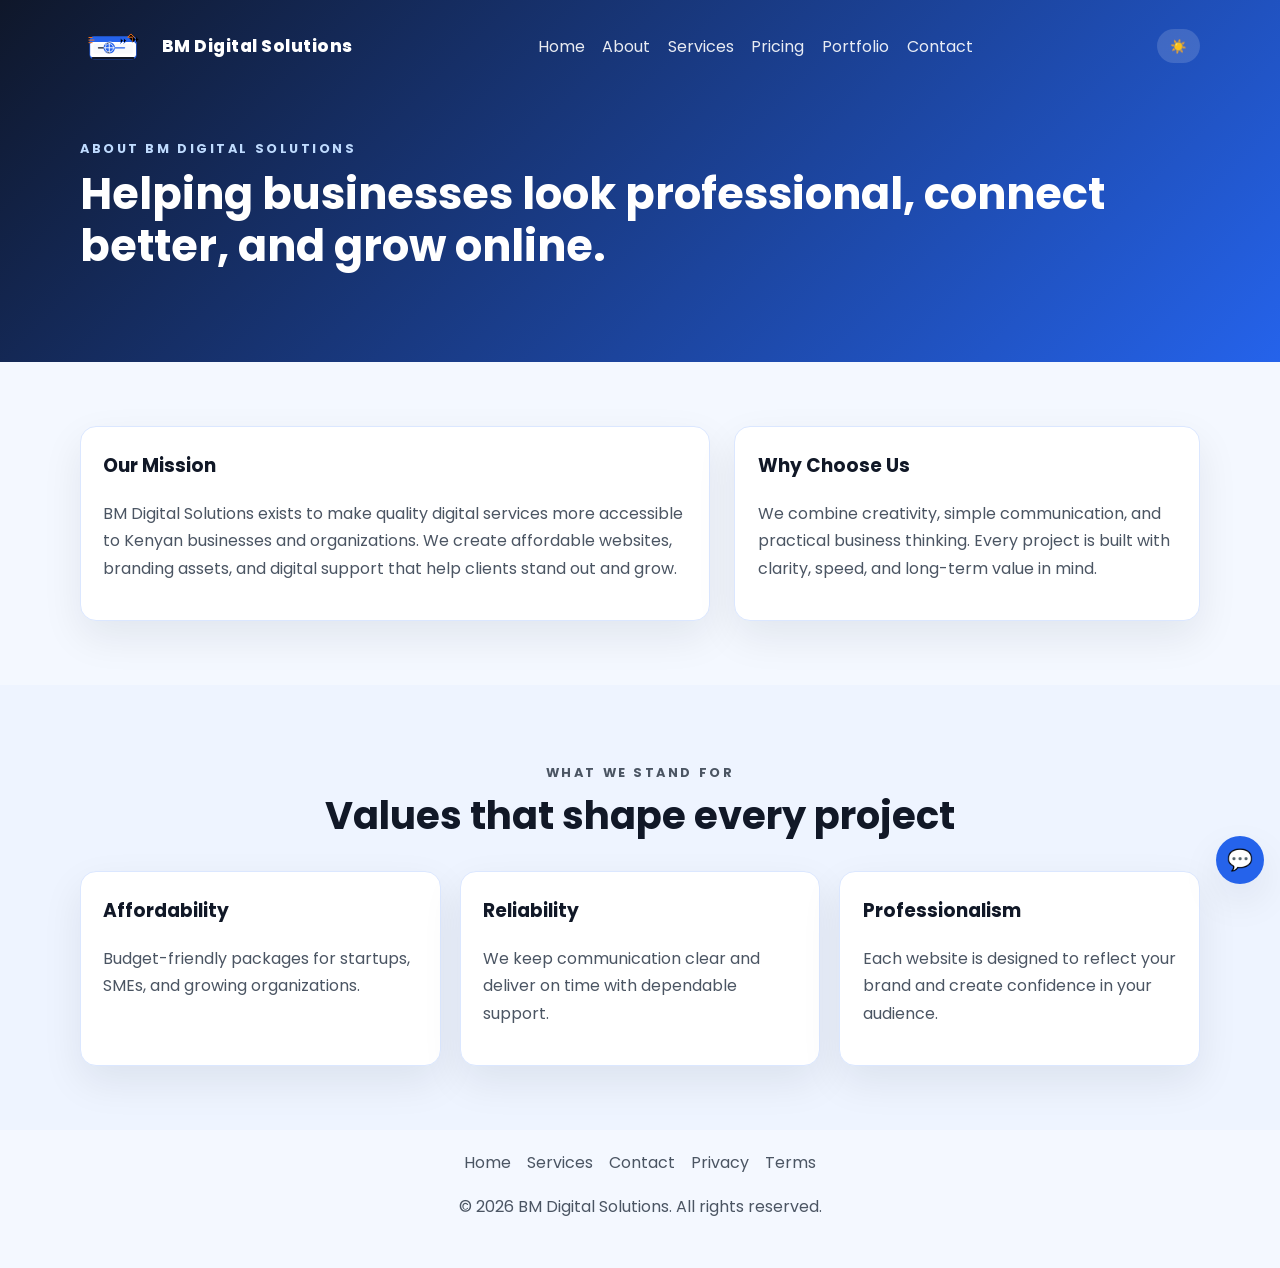
==== about.html @ 6c967251 "Add BM Digital Solutions website" ====
<!DOCTYPE html>
<html lang="en">
  <head>
    <meta charset="UTF-8" />
    <meta name="viewport" content="width=device-width, initial-scale=1.0" />
    <meta name="description" content="Learn about BM Digital Solutions and the values behind our affordable website and digital support services." />
    <title>About Us | BM Digital Solutions</title>
    <link rel="preconnect" href="https://fonts.googleapis.com" />
    <link rel="preconnect" href="https://fonts.gstatic.com" crossorigin />
    <link href="https://fonts.googleapis.com/css2?family=Poppins:wght@400;500;600;700;800&display=swap" rel="stylesheet" />
    <link rel="stylesheet" href="styles.css" />
    <link rel="icon" href="images/favicon.svg" type="image/svg+xml" />
  </head>
  <body>
    <div class="loading-screen" aria-hidden="true">
      <div class="spinner"></div>
    </div>

    <header class="site-header">
      <div class="container nav-bar">
        <a class="brand" href="index.html" aria-label="BM Digital Solutions home">
          <img class="brand-logo" src="images/logo.svg" alt="BM Digital Solutions laptop logo" />
          <span class="brand-text">BM Digital Solutions</span>
        </a>
        <nav class="nav-links" aria-label="Primary navigation">
          <a href="index.html">Home</a>
          <a href="about.html">About</a>
          <a href="services.html">Services</a>
          <a href="pricing.html">Pricing</a>
          <a href="portfolio.html">Portfolio</a>
          <a href="contact.html">Contact</a>
        </nav>
        <button class="theme-toggle" type="button" aria-label="Toggle dark mode">☀️</button>
      </div>

      <div class="container page-hero">
        <p class="eyebrow">About BM Digital Solutions</p>
        <h1>Helping businesses look professional, connect better, and grow online.</h1>
      </div>
    </header>

    <main>
      <section class="section">
        <div class="container split-section">
          <div class="content-card">
            <h3>Our Mission</h3>
            <p>BM Digital Solutions exists to make quality digital services more accessible to Kenyan businesses and organizations. We create affordable websites, branding assets, and digital support that help clients stand out and grow.</p>
          </div>
          <div class="content-card">
            <h3>Why Choose Us</h3>
            <p>We combine creativity, simple communication, and practical business thinking. Every project is built with clarity, speed, and long-term value in mind.</p>
          </div>
        </div>
      </section>

      <section class="section section-alt">
        <div class="container">
          <div class="section-heading">
            <p class="eyebrow">What we stand for</p>
            <h2>Values that shape every project</h2>
          </div>
          <div class="service-grid">
            <article class="info-card">
              <h3>Affordability</h3>
              <p>Budget-friendly packages for startups, SMEs, and growing organizations.</p>
            </article>
            <article class="info-card">
              <h3>Reliability</h3>
              <p>We keep communication clear and deliver on time with dependable support.</p>
            </article>
            <article class="info-card">
              <h3>Professionalism</h3>
              <p>Each website is designed to reflect your brand and create confidence in your audience.</p>
            </article>
          </div>
        </div>
      </section>
    </main>

    <footer class="site-footer">
      <div class="container footer-wrap">
        <div class="footer-links">
          <a href="index.html">Home</a>
          <a href="services.html">Services</a>
          <a href="contact.html">Contact</a>
          <a href="privacy.html">Privacy</a>
          <a href="terms.html">Terms</a>
        </div>
        <p>© <span id="year"></span> BM Digital Solutions. All rights reserved.</p>
      </div>
    </footer>

    <a class="back-to-top" href="#top" aria-label="Back to top">↑</a>
    <a class="whatsapp-float" href="https://wa.me/254711608106" target="_blank" rel="noreferrer" aria-label="Chat on WhatsApp">💬</a>

    <script src="script.js"></script>
  </body>
</html>
---- styles.css ----
:root {
  --bg: #f4f8ff;
  --text: #111827;
  --muted: #4b5563;
  --surface: #ffffff;
  --surface-alt: #eef4ff;
  --primary: #2563eb;
  --primary-dark: #1d4ed8;
  --accent: #f97316;
  --border: #dbe7ff;
  --shadow: 0 16px 40px rgba(17, 24, 39, 0.08);
}

body.dark {
  --bg: #07111f;
  --text: #f8fafc;
  --muted: #cbd5e1;
  --surface: #0f172a;
  --surface-alt: #111c31;
  --primary: #60a5fa;
  --primary-dark: #bfdbfe;
  --border: #233249;
  --shadow: 0 18px 40px rgba(2, 6, 23, 0.35);
}

* {
  box-sizing: border-box;
}

html {
  scroll-behavior: smooth;
}

body {
  margin: 0;
  font-family: "Poppins", sans-serif;
  background: var(--bg);
  color: var(--text);
  line-height: 1.7;
  transition: background 0.3s ease, color 0.3s ease;
}

a {
  color: inherit;
  text-decoration: none;
}

img {
  max-width: 100%;
  display: block;
}

.container {
  width: min(1120px, calc(100% - 2rem));
  margin: 0 auto;
}

.site-header {
  background: linear-gradient(135deg, #0f172a 0%, #2563eb 100%);
  color: white;
  padding: 1rem 0 4rem;
  position: relative;
}

.site-header.sticky {
  padding-top: 0.7rem;
}

.nav-bar {
  display: flex;
  justify-content: space-between;
  align-items: center;
  padding: 0.5rem 0 1.5rem;
  gap: 1rem;
}

.site-header.sticky .nav-bar {
  padding-bottom: 0.9rem;
}

.brand {
  display: inline-flex;
  align-items: center;
  gap: 0.7rem;
  font-weight: 800;
  font-size: 1.05rem;
  letter-spacing: 0.03em;
}

.brand-logo {
  width: 4.4rem;
  height: auto;
  display: block;
}

.nav-links {
  display: flex;
  gap: 1.1rem;
  flex-wrap: wrap;
}

.nav-links a {
  color: rgba(255, 255, 255, 0.9);
  transition: color 0.2s ease;
}

.nav-links a:hover {
  color: white;
}

.theme-toggle {
  border: none;
  background: rgba(255, 255, 255, 0.15);
  color: white;
  padding: 0.6rem 0.8rem;
  border-radius: 999px;
  cursor: pointer;
}

.hero {
  display: grid;
  gap: 2rem;
  grid-template-columns: 1.3fr 0.9fr;
  align-items: center;
  padding-top: 1rem;
}

.eyebrow {
  text-transform: uppercase;
  letter-spacing: 0.2em;
  font-size: 0.8rem;
  font-weight: 700;
  color: #bfdbfe;
  margin-bottom: 0.6rem;
}

.hero h1,
.page-hero h1,
.section-heading h2,
.split-section h2,
.contact-wrap h2 {
  margin: 0 0 0.6rem;
  line-height: 1.2;
}

.hero h1 {
  font-size: clamp(2.2rem, 4vw, 3.4rem);
}

.hero-text {
  color: rgba(255, 255, 255, 0.9);
  max-width: 650px;
}

.hero-actions {
  display: flex;
  flex-wrap: wrap;
  gap: 0.9rem;
  margin: 1.2rem 0;
}

.btn {
  display: inline-block;
  padding: 0.9rem 1.2rem;
  border-radius: 999px;
  font-weight: 700;
  transition: transform 0.2s ease, box-shadow 0.2s ease;
}

.btn:hover {
  transform: translateY(-2px);
}

.btn-primary {
  background: var(--accent);
  color: white;
  box-shadow: 0 10px 25px rgba(249, 115, 22, 0.22);
}

.btn-secondary {
  background: rgba(255, 255, 255, 0.12);
  color: white;
  border: 1px solid rgba(255, 255, 255, 0.25);
}

.hero-list {
  list-style: none;
  padding: 0;
  margin: 1rem 0 0;
  display: grid;
  gap: 0.45rem;
  color: rgba(255, 255, 255, 0.94);
}

.hero-card {
  background: rgba(255, 255, 255, 0.15);
  border: 1px solid rgba(255, 255, 255, 0.2);
  backdrop-filter: blur(8px);
  border-radius: 1.25rem;
  padding: 1.4rem;
  box-shadow: var(--shadow);
}

.hero-card h2 {
  margin-top: 0;
  font-size: 1.35rem;
}

.stat-grid {
  display: grid;
  gap: 1rem;
}

.stat-grid div {
  background: rgba(255, 255, 255, 0.08);
  border-radius: 0.9rem;
  padding: 0.9rem;
}

.stat-grid strong {
  display: block;
  font-size: 1.2rem;
}

.page-hero {
  padding: 2rem 0 1rem;
}

.page-hero h1 {
  font-size: clamp(2rem, 3.5vw, 2.7rem);
}

.section {
  padding: 4rem 0;
}

.section-alt {
  background: var(--surface-alt);
}

.section-heading {
  text-align: center;
  margin-bottom: 2rem;
}

.section-heading h2,
.split-section h2,
.contact-wrap h2 {
  font-size: clamp(1.7rem, 3vw, 2.4rem);
}

.section-heading p,
.split-section p,
.contact-wrap p,
.info-card p,
.testimonial-card p,
.pricing-card ul,
.content-card p,
.policy-card p,
.policy-card li {
  color: var(--muted);
}

.card-grid,
.testimonial-grid,
.pricing-grid,
.service-grid {
  display: grid;
  gap: 1.2rem;
  grid-template-columns: repeat(auto-fit, minmax(240px, 1fr));
}

.info-card,
.testimonial-card,
.contact-form,
.pricing-card,
.content-card,
.policy-card,
.contact-card {
  background: var(--surface);
  border: 1px solid var(--border);
  border-radius: 1rem;
  padding: 1.4rem;
  box-shadow: var(--shadow);
}

.info-card h3,
.testimonial-card strong,
.pricing-card h3,
.content-card h3 {
  margin-top: 0;
}

.pricing-card {
  display: flex;
  flex-direction: column;
  gap: 0.8rem;
}

.pricing-card.featured {
  border: 1px solid var(--primary);
  box-shadow: 0 18px 45px rgba(37, 99, 235, 0.15);
}

.price {
  font-size: 1.8rem;
  font-weight: 800;
  color: var(--primary-dark);
  margin: 0;
}

.pricing-card ul,
.policy-card ul {
  padding-left: 1rem;
  margin: 0 0 0.25rem;
}

.pricing-card li + li,
.policy-card li + li {
  margin-top: 0.35rem;
}

.split-section {
  display: grid;
  gap: 1.5rem;
  grid-template-columns: 1.15fr 0.85fr;
  align-items: center;
}

.check-list {
  display: grid;
  gap: 0.8rem;
  font-weight: 600;
}

.contact-wrap {
  display: grid;
  gap: 1.5rem;
  grid-template-columns: 1fr 1fr;
  align-items: start;
}

.contact-form {
  display: grid;
  gap: 0.85rem;
}

.contact-detail-box {
  padding: 0.95rem 1rem;
  border-radius: 0.9rem;
  background: var(--surface-alt);
  border: 1px solid var(--border);
}

.contact-detail-box p {
  margin: 0.2rem 0;
}

.contact-map {
  margin-top: 1rem;
  border-radius: 1rem;
  overflow: hidden;
  border: 1px solid var(--border);
}

.contact-map iframe {
  width: 100%;
  min-height: 240px;
  border: 0;
}

label {
  display: grid;
  gap: 0.35rem;
  font-weight: 600;
}

input,
textarea {
  border: 1px solid var(--border);
  border-radius: 0.8rem;
  padding: 0.8rem 0.9rem;
  font: inherit;
  background: var(--surface);
  color: var(--text);
}

textarea {
  min-height: 120px;
  resize: vertical;
}

.form-message {
  min-height: 1.2rem;
  color: var(--primary-dark);
  font-weight: 600;
}

.site-footer {
  padding: 1.2rem 0 2rem;
}

.footer-wrap {
  text-align: center;
  color: var(--muted);
}

.footer-links {
  display: flex;
  justify-content: center;
  gap: 1rem;
  flex-wrap: wrap;
  margin-bottom: 0.8rem;
}

.back-to-top,
.whatsapp-float {
  position: fixed;
  right: 1rem;
  display: grid;
  place-items: center;
  width: 3rem;
  height: 3rem;
  border-radius: 999px;
  background: var(--primary);
  color: white;
  box-shadow: var(--shadow);
  z-index: 20;
}

.back-to-top {
  bottom: 5.5rem;
  opacity: 0;
  pointer-events: none;
  transition: opacity 0.2s ease;
}

.back-to-top.visible {
  opacity: 1;
  pointer-events: auto;
}

.whatsapp-float {
  bottom: 1rem;
  font-size: 1.3rem;
}

.loading-screen {
  position: fixed;
  inset: 0;
  display: grid;
  place-items: center;
  background: white;
  z-index: 100;
  transition: opacity 0.3s ease, visibility 0.3s ease;
}

.loading-screen.hidden {
  opacity: 0;
  visibility: hidden;
}

.spinner {
  width: 3rem;
  height: 3rem;
  border: 4px solid rgba(37, 99, 235, 0.2);
  border-top-color: var(--primary);
  border-radius: 50%;
  animation: spin 0.9s linear infinite;
}

@keyframes spin {
  to {
    transform: rotate(360deg);
  }
}

@media (max-width: 780px) {
  .hero,
  .split-section,
  .contact-wrap {
    grid-template-columns: 1fr;
  }

  .nav-links {
    display: none;
  }
}

@media (max-width: 560px) {
  .site-header {
    padding-bottom: 3rem;
  }

  .hero-actions {
    flex-direction: column;
  }

  .btn {
    text-align: center;
  }

  .footer-links {
    flex-direction: column;
  }
}
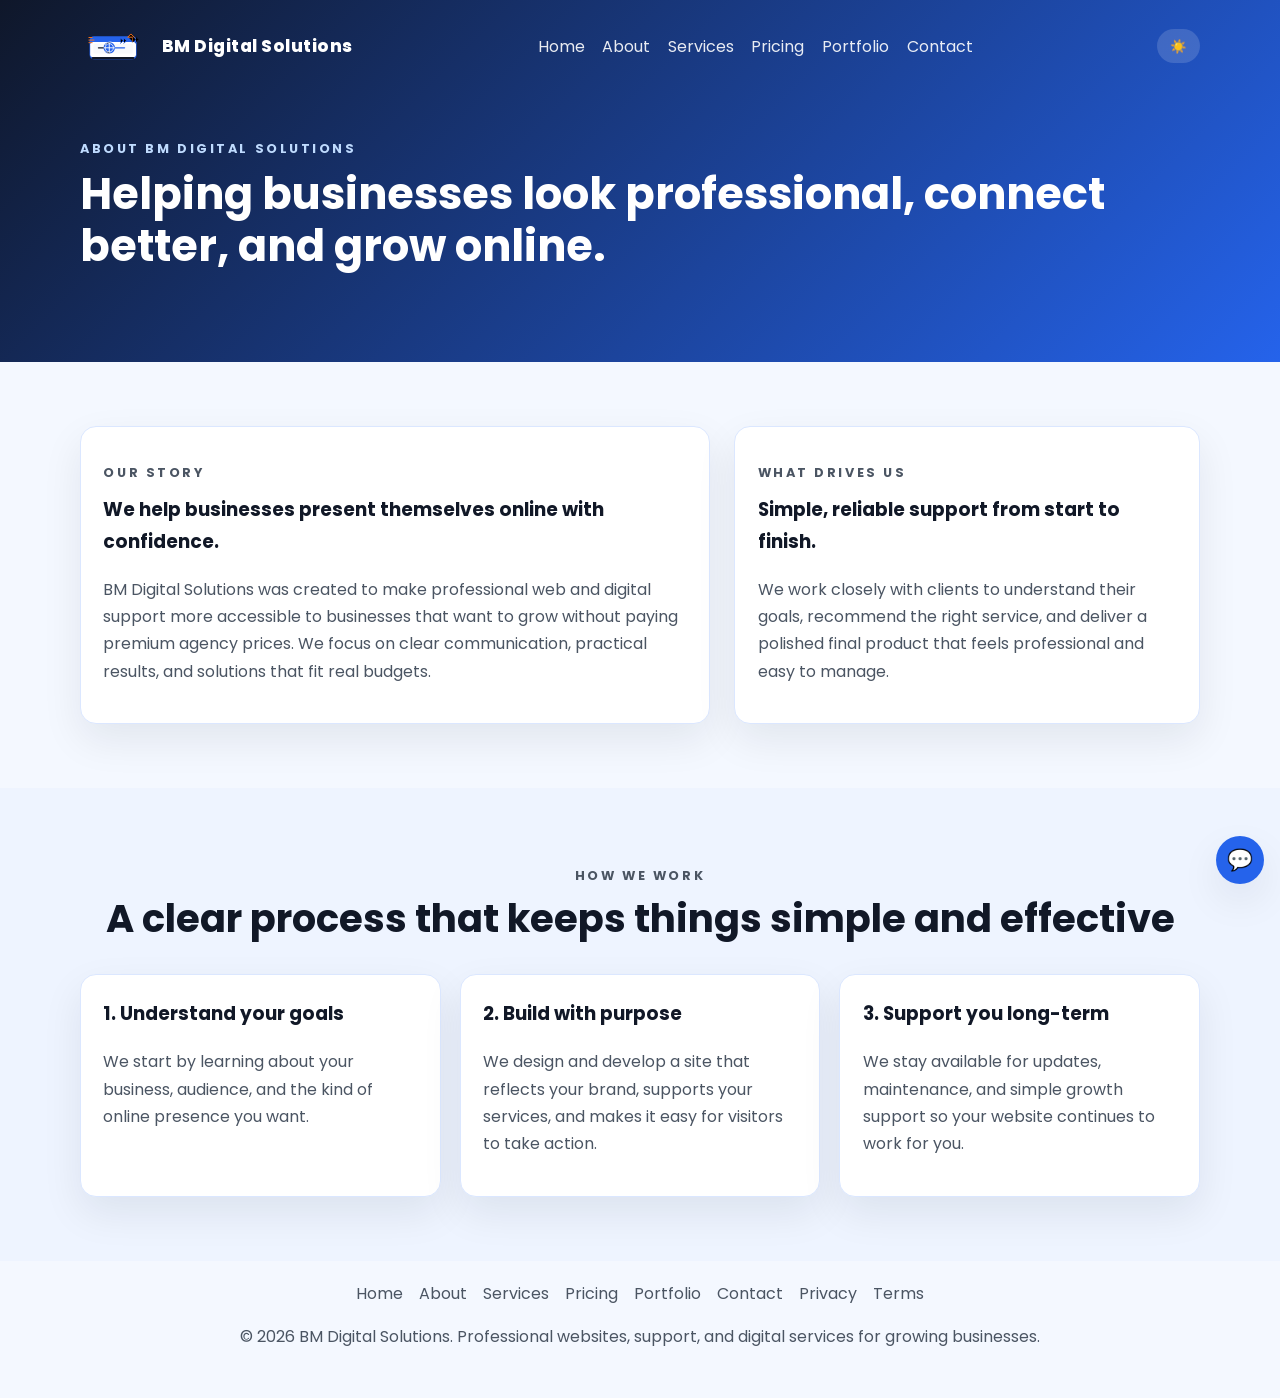
==== commit c78b8df6: "Refresh website content and layout" ====
--- a/about.html
+++ b/about.html
@@ -9,6 +9,14 @@
     <link rel="preconnect" href="https://fonts.gstatic.com" crossorigin />
     <link href="https://fonts.googleapis.com/css2?family=Poppins:wght@400;500;600;700;800&display=swap" rel="stylesheet" />
     <link rel="stylesheet" href="styles.css" />
+    <!-- Google Analytics / GA4: replace MEASUREMENT_ID with your ID -->
+    <script async src="https://www.googletagmanager.com/gtag/js?id=MEASUREMENT_ID"></script>
+    <script>
+      window.dataLayer = window.dataLayer || [];
+      function gtag(){dataLayer.push(arguments);} 
+      gtag('js', new Date());
+      gtag('config', 'MEASUREMENT_ID');
+    </script>
     <link rel="icon" href="images/favicon.svg" type="image/svg+xml" />
   </head>
   <body>
@@ -43,12 +51,14 @@
       <section class="section">
         <div class="container split-section">
           <div class="content-card">
-            <h3>Our Mission</h3>
-            <p>BM Digital Solutions exists to make quality digital services more accessible to Kenyan businesses and organizations. We create affordable websites, branding assets, and digital support that help clients stand out and grow.</p>
+            <p class="eyebrow">Our story</p>
+            <h3>We help businesses present themselves online with confidence.</h3>
+            <p>BM Digital Solutions was created to make professional web and digital support more accessible to businesses that want to grow without paying premium agency prices. We focus on clear communication, practical results, and solutions that fit real budgets.</p>
           </div>
           <div class="content-card">
-            <h3>Why Choose Us</h3>
-            <p>We combine creativity, simple communication, and practical business thinking. Every project is built with clarity, speed, and long-term value in mind.</p>
+            <p class="eyebrow">What drives us</p>
+            <h3>Simple, reliable support from start to finish.</h3>
+            <p>We work closely with clients to understand their goals, recommend the right service, and deliver a polished final product that feels professional and easy to manage.</p>
           </div>
         </div>
       </section>
@@ -56,21 +66,21 @@
       <section class="section section-alt">
         <div class="container">
           <div class="section-heading">
-            <p class="eyebrow">What we stand for</p>
-            <h2>Values that shape every project</h2>
+            <p class="eyebrow">How we work</p>
+            <h2>A clear process that keeps things simple and effective</h2>
           </div>
           <div class="service-grid">
             <article class="info-card">
-              <h3>Affordability</h3>
-              <p>Budget-friendly packages for startups, SMEs, and growing organizations.</p>
+              <h3>1. Understand your goals</h3>
+              <p>We start by learning about your business, audience, and the kind of online presence you want.</p>
             </article>
             <article class="info-card">
-              <h3>Reliability</h3>
-              <p>We keep communication clear and deliver on time with dependable support.</p>
+              <h3>2. Build with purpose</h3>
+              <p>We design and develop a site that reflects your brand, supports your services, and makes it easy for visitors to take action.</p>
             </article>
             <article class="info-card">
-              <h3>Professionalism</h3>
-              <p>Each website is designed to reflect your brand and create confidence in your audience.</p>
+              <h3>3. Support you long-term</h3>
+              <p>We stay available for updates, maintenance, and simple growth support so your website continues to work for you.</p>
             </article>
           </div>
         </div>
@@ -81,12 +91,15 @@
       <div class="container footer-wrap">
         <div class="footer-links">
           <a href="index.html">Home</a>
+          <a href="about.html">About</a>
           <a href="services.html">Services</a>
+          <a href="pricing.html">Pricing</a>
+          <a href="portfolio.html">Portfolio</a>
           <a href="contact.html">Contact</a>
           <a href="privacy.html">Privacy</a>
           <a href="terms.html">Terms</a>
         </div>
-        <p>© <span id="year"></span> BM Digital Solutions. All rights reserved.</p>
+        <p>© <span id="year"></span> BM Digital Solutions. Professional websites, support, and digital services for growing businesses.</p>
       </div>
     </footer>
 
--- a/styles.css
+++ b/styles.css
@@ -340,11 +340,14 @@
   align-items: start;
 }
 
-.contact-form {
-  display: grid;
-  gap: 0.85rem;
-}
-
+  .contact-form {
+    max-width: 100%;
+  }
+
+  .contact-form button[type="submit"] {
+    width: fit-content;
+    min-width: 12rem;
+  }
 .contact-detail-box {
   padding: 0.95rem 1rem;
   border-radius: 0.9rem;
@@ -379,21 +382,64 @@
 textarea {
   border: 1px solid var(--border);
   border-radius: 0.8rem;
-  padding: 0.8rem 0.9rem;
+  padding: 0.9rem 1rem;
   font: inherit;
   background: var(--surface);
   color: var(--text);
+  transition: border-color 0.2s ease, box-shadow 0.2s ease;
+}
+
+input:focus,
+textarea:focus {
+  outline: none;
+  border-color: var(--primary);
+  box-shadow: 0 0 0 4px rgba(37, 99, 235, 0.12);
 }
 
 textarea {
-  min-height: 120px;
+  min-height: 140px;
   resize: vertical;
 }
 
 .form-message {
-  min-height: 1.2rem;
+  min-height: 1.4rem;
   color: var(--primary-dark);
   font-weight: 600;
+  transition: color 0.2s ease;
+}
+
+.form-message.error {
+  color: #ef4444;
+}
+
+.form-message.success {
+  color: #16a34a;
+}
+
+.faq-list {
+  display: grid;
+  gap: 1rem;
+  max-width: 860px;
+  margin: 0 auto;
+}
+
+.faq-item {
+  background: var(--surface);
+  border: 1px solid var(--border);
+  border-radius: 1rem;
+  padding: 1rem 1.2rem;
+  box-shadow: var(--shadow);
+}
+
+.faq-item summary {
+  cursor: pointer;
+  font-weight: 700;
+  color: var(--text);
+}
+
+.faq-item p {
+  margin: 0.7rem 0 0;
+  color: var(--muted);
 }
 
 .site-footer {
@@ -485,6 +531,11 @@
   .nav-links {
     display: none;
   }
+
+  .contact-card,
+  .contact-form {
+    width: 100%;
+  }
 }
 
 @media (max-width: 560px) {
@@ -503,4 +554,9 @@
   .footer-links {
     flex-direction: column;
   }
-}
+
+  .contact-card,
+  .contact-form {
+    padding: 1rem;
+  }
+}
